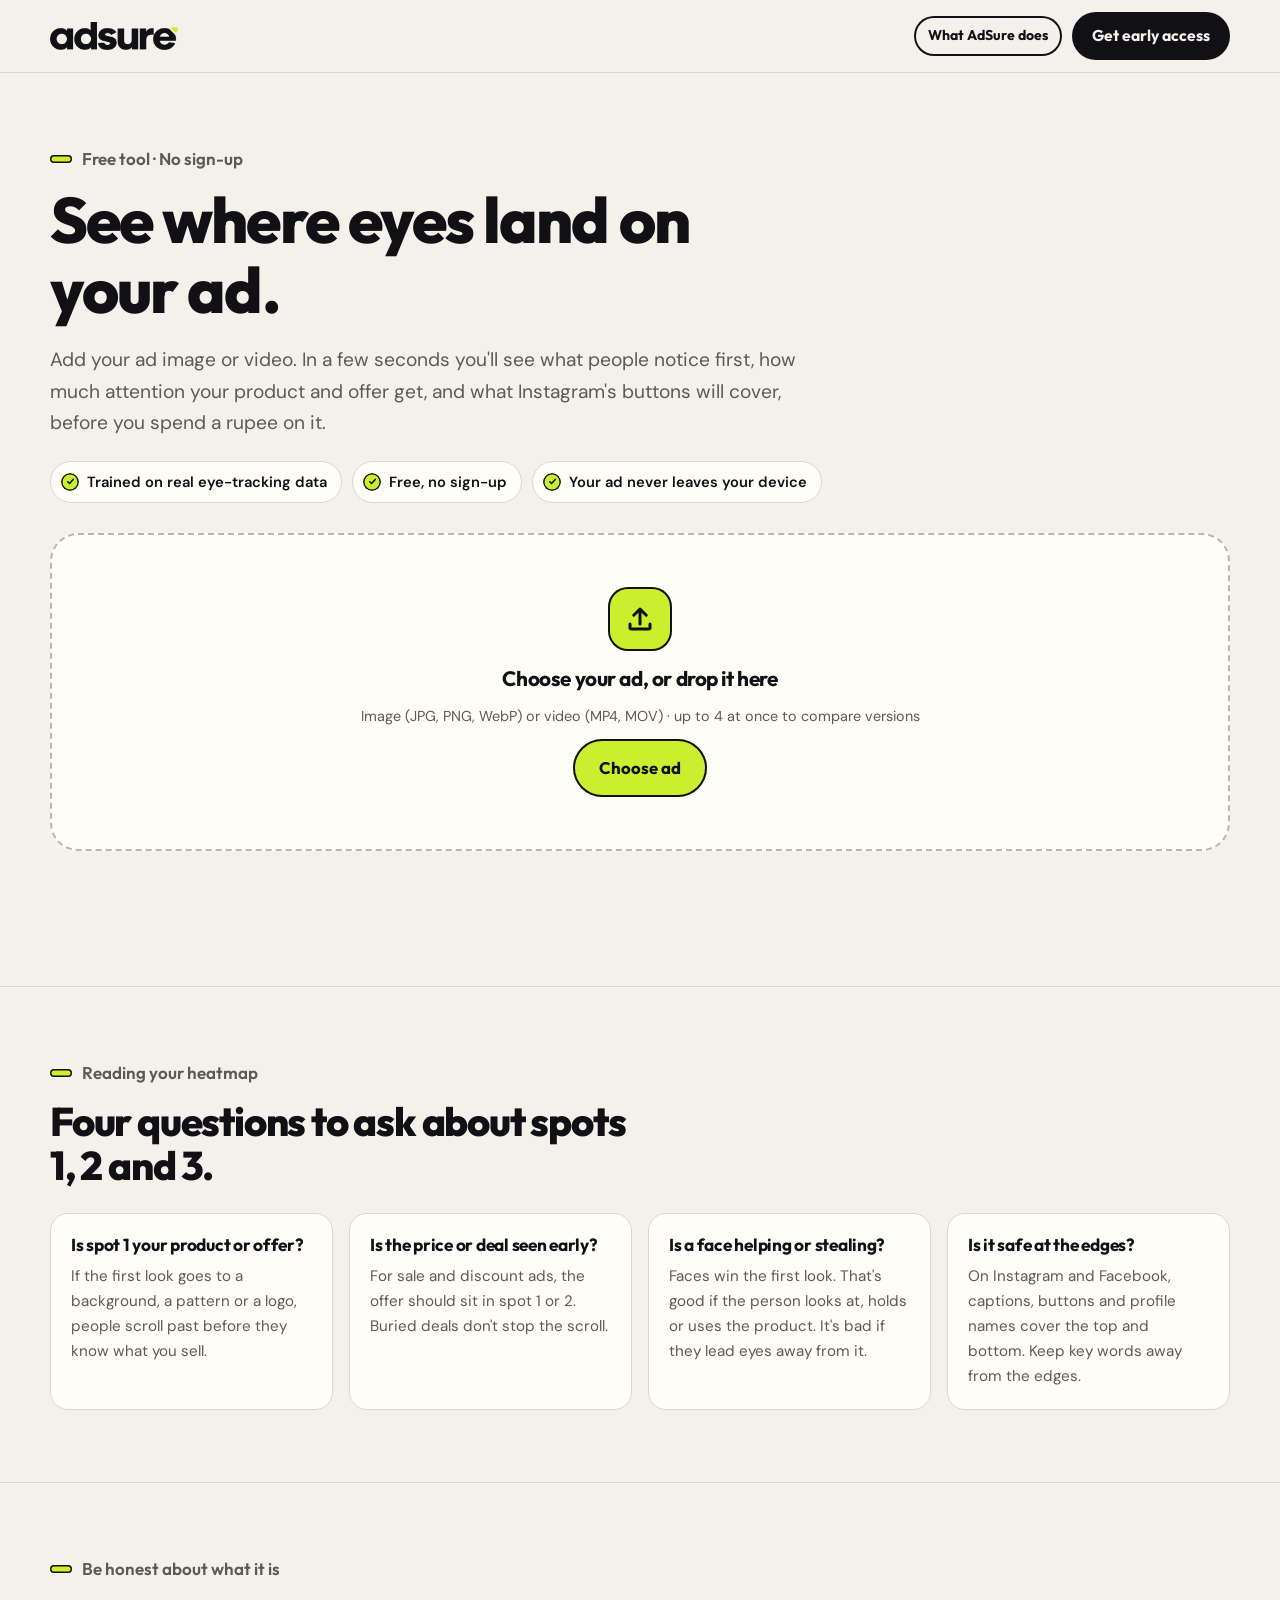
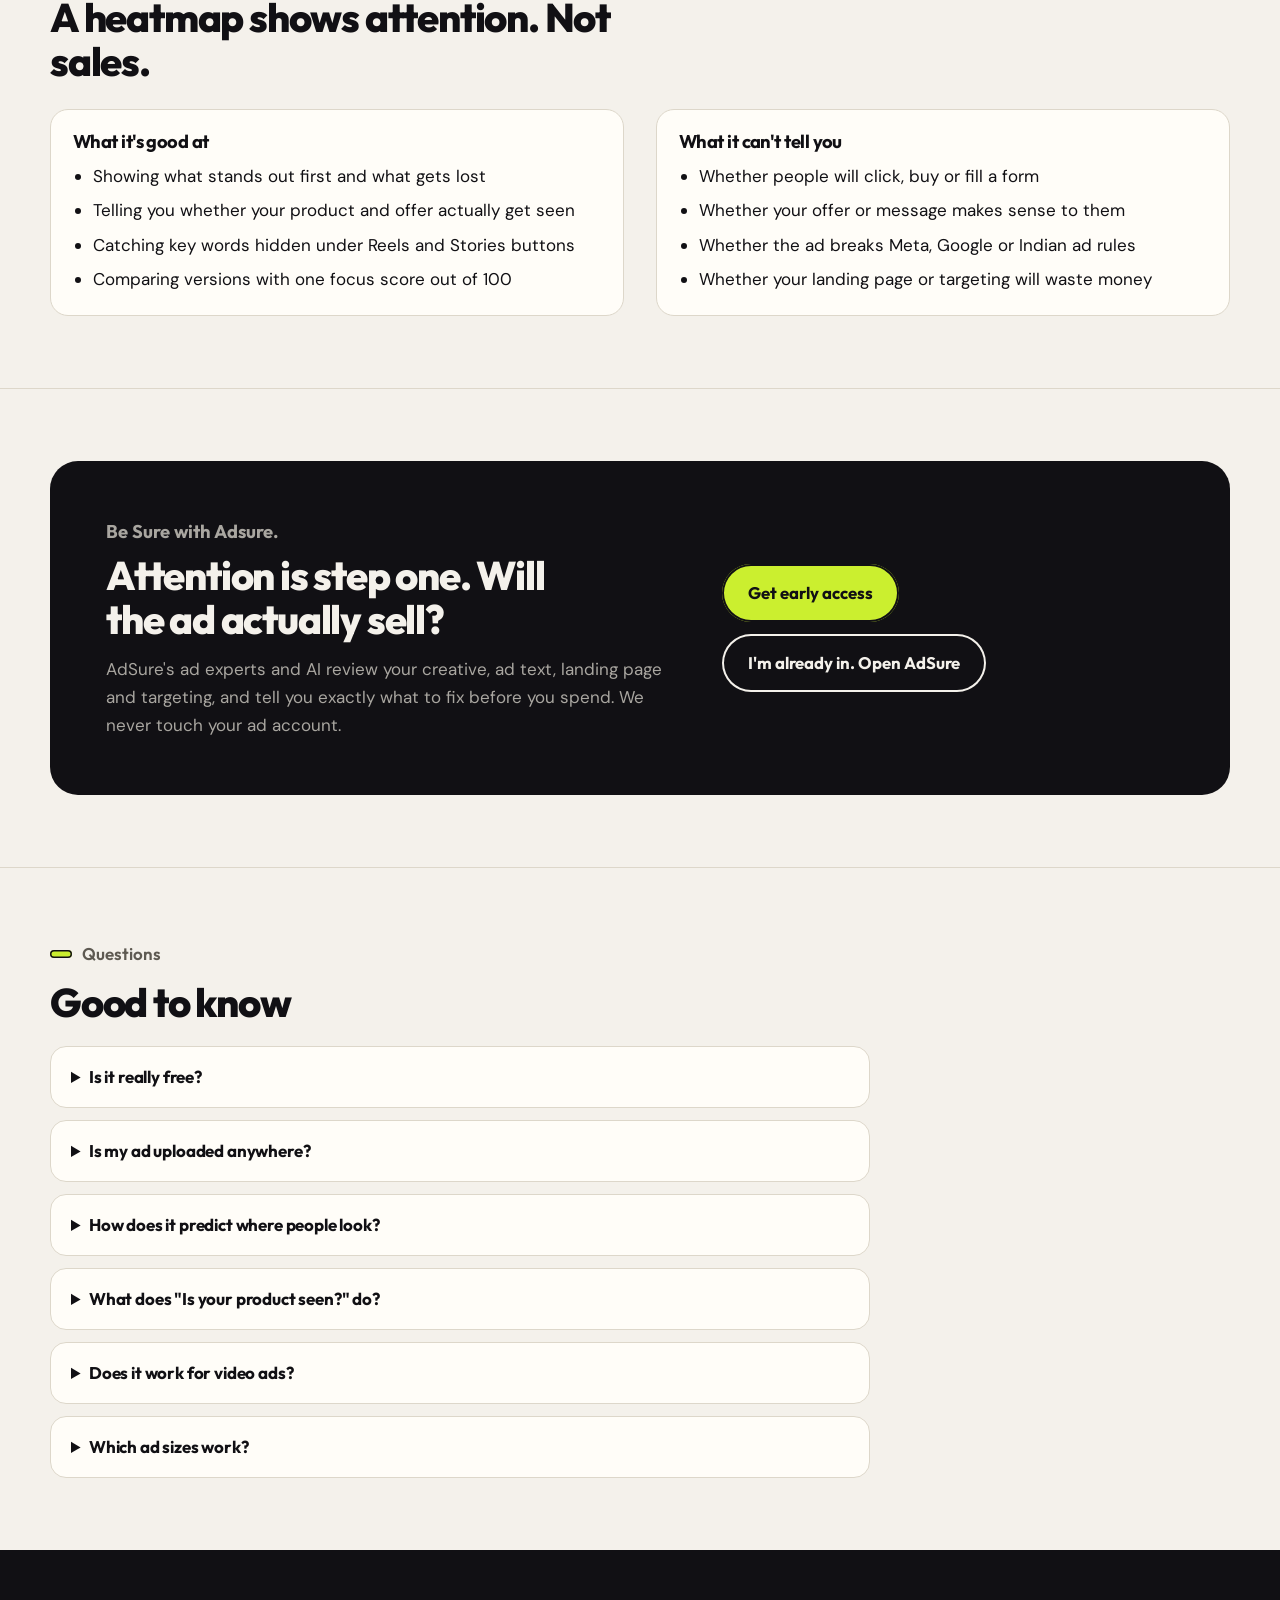
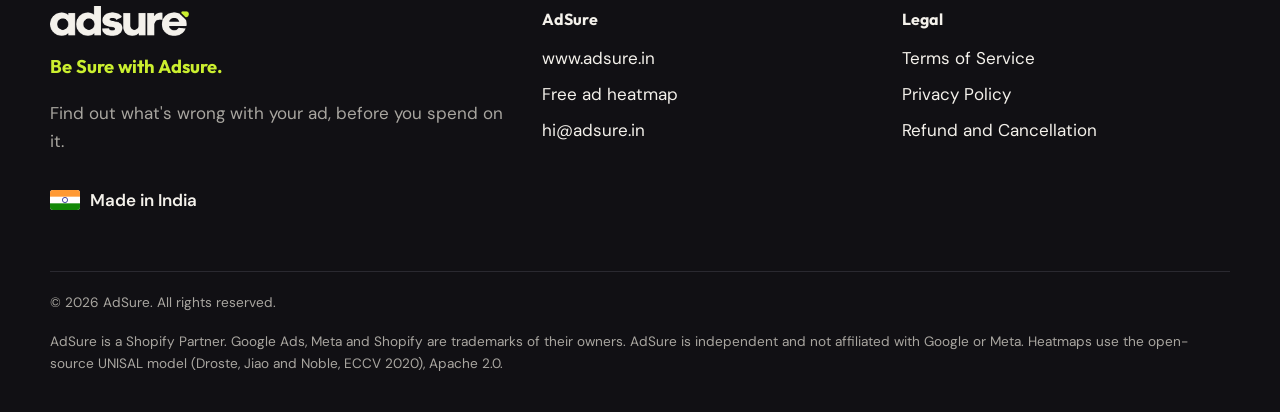
==== heatmap.html @ c4c70f6c "Heatmap: trained eye-tracking model, product attention, safe zones, video seconds - Where people loo" ====
<!doctype html>
<html lang="en-IN">
<head>
<meta charset="utf-8">
<meta name="viewport" content="width=device-width, initial-scale=1, viewport-fit=cover">
<title>Free Ad Attention Heatmap: See What People Notice First | AdSure</title>
<meta name="description" content="Free, no sign-up. Add your Meta or Google ad image or video and see where eyes land first, what gets skipped, and what to change. Your ad never leaves your device.">
<meta name="robots" content="index, follow, max-image-preview:large">
<link rel="canonical" href="https://www.adsure.in/heatmap">
<meta name="theme-color" content="#F4F1EB">
<meta property="og:type" content="website">
<meta property="og:site_name" content="AdSure">
<meta property="og:locale" content="en_IN">
<meta property="og:url" content="https://www.adsure.in/heatmap">
<meta property="og:title" content="Free Ad Attention Heatmap | AdSure">
<meta property="og:description" content="See where eyes land first on your ad, before you spend on it. Free, no sign-up, and your ad never leaves your device.">
<meta property="og:image" content="https://www.adsure.in/assets/og-image.png">
<meta name="twitter:card" content="summary_large_image">
<meta name="twitter:title" content="Free Ad Attention Heatmap | AdSure">
<meta name="twitter:description" content="See where eyes land first on your ad, before you spend on it. Free, no sign-up.">
<meta name="twitter:image" content="https://www.adsure.in/assets/og-image.png">
<link rel="icon" href="/assets/favicon.png" type="image/png">
<link rel="apple-touch-icon" href="/assets/apple-touch-icon.png">
<link rel="preconnect" href="https://fonts.googleapis.com">
<link rel="preconnect" href="https://fonts.gstatic.com" crossorigin>
<link href="https://fonts.googleapis.com/css2?family=Outfit:wght@500;600;700;800&family=DM+Sans:opsz,wght@9..40,400;9..40,500;9..40,600;9..40,700&display=swap" rel="stylesheet">
<link rel="stylesheet" href="/assets/legal.css">
<script type="application/ld+json">
[
 {
  "@context": "https://schema.org",
  "@type": "WebApplication",
  "name": "AdSure Ad Attention Heatmap",
  "url": "https://www.adsure.in/heatmap",
  "applicationCategory": "BusinessApplication",
  "operatingSystem": "Web",
  "isAccessibleForFree": true,
  "offers": { "@type": "Offer", "price": "0", "priceCurrency": "INR" },
  "description": "See where people look first on your ad image or video. Free, no sign-up, runs in your browser.",
  "publisher": { "@type": "Organization", "name": "AdSure", "url": "https://www.adsure.in/" }
 },
 {
  "@context": "https://schema.org",
  "@type": "FAQPage",
  "mainEntity": [
   { "@type": "Question", "name": "Is the ad heatmap really free?", "acceptedAnswer": { "@type": "Answer", "text": "Yes. No sign-up, no limit on how many ads you check." } },
   { "@type": "Question", "name": "Is my ad uploaded anywhere?", "acceptedAnswer": { "@type": "Answer", "text": "No. The heatmap is worked out inside your browser. Your image or video never leaves your phone or computer, and AdSure never sees it." } },
   { "@type": "Question", "name": "How accurate is an attention heatmap?", "acceptedAnswer": { "@type": "Answer", "text": "It uses a model trained on real eye-tracking studies, so it is good at showing what stands out first and what gets lost. It is a prediction, not a new eye-tracking study of your ad, and it cannot tell you whether people will click or buy." } },
   { "@type": "Question", "name": "Does it work for video ads?", "acceptedAnswer": { "@type": "Answer", "text": "Yes. It checks the opening frame and one frame for each of the first 3 seconds." } }
  ]
 }
]
</script>
<style>
  .btn-lime{background:var(--lime);color:var(--ink);box-shadow:inset 0 0 0 2px var(--ink)}
  .btn-lime:hover{background:#d8f55c}
  .btn-ghost{background:transparent;color:var(--ink);box-shadow:inset 0 0 0 2px var(--ink)}
  .btn-ghost:hover{background:rgba(17,16,20,.06)}
  .btn-big{padding:15px 26px;font-size:1.05rem}
  .btn-sm{padding:8px 14px;font-size:.88rem}
  .on-ink .btn-ghost{color:var(--cream);box-shadow:inset 0 0 0 2px var(--cream)}
  .on-ink .btn-ghost:hover{background:rgba(255,255,255,.08)}
  button.btn{border:0;cursor:pointer}

  .tool{padding:clamp(36px,6vw,72px) 0 clamp(40px,6vw,72px)}
  .tool h1{font-size:clamp(2.3rem,5.4vw,4rem);font-weight:800;max-width:17ch}
  .lede{font-size:clamp(1.05rem,1.6vw,1.2rem);color:var(--muted);max-width:60ch;margin:18px 0 0}
  .pills{display:flex;flex-wrap:wrap;gap:10px;margin:22px 0 0;padding:0;list-style:none}
  .pills li{display:flex;align-items:center;gap:8px;background:var(--paper);border:1px solid var(--line);border-radius:999px;padding:8px 14px 8px 10px;font-weight:600;font-size:.92rem}
  .pills li::before{content:"";width:18px;height:18px;border-radius:50%;background:var(--lime) url("data:image/svg+xml,%3Csvg xmlns='http://www.w3.org/2000/svg' viewBox='0 0 24 24' fill='none' stroke='%23111014' stroke-width='3.4' stroke-linecap='round' stroke-linejoin='round'%3E%3Cpath d='M6 12.5l4 4 8-9'/%3E%3C/svg%3E") center/11px no-repeat;box-shadow:inset 0 0 0 1.5px var(--ink)}

  .drop{margin-top:30px;display:grid;place-items:center;text-align:center;gap:10px;background:var(--paper);border:2px dashed #BDB6A6;border-radius:var(--r-lg,28px);padding:clamp(28px,5vw,52px) 20px;cursor:pointer;transition:border-color .15s,background .15s}
  .drop:hover,.drop.over{border-color:var(--ink);background:#fff}
  .drop:focus-within{outline:3px solid var(--ink);outline-offset:3px}
  .drop b{font-family:var(--head);font-size:1.3rem;letter-spacing:-.02em}
  .drop .small{color:var(--muted);font-size:.9rem}
  .drop input{position:absolute;width:1px;height:1px;opacity:0;pointer-events:none}
  .drop-ic{width:64px;height:64px;border-radius:20px;background:var(--lime);display:grid;place-items:center;box-shadow:inset 0 0 0 2px var(--ink)}
  .status{margin-top:14px;font-weight:600;min-height:1.6em}
  .status.err{color:#B3261E}

  .results{display:grid;gap:22px;margin-top:22px}
  .res{display:grid;grid-template-columns:minmax(0,1.05fr) minmax(0,1fr);gap:clamp(18px,3vw,34px);background:var(--paper);border:1px solid var(--line);border-radius:var(--r-lg,28px);padding:clamp(16px,2.6vw,26px)}
  .res-media{background:var(--ink);border-radius:18px;overflow:hidden;display:grid;place-items:center;align-self:start}
  .res-media canvas{display:block;width:100%;height:auto;max-height:640px;object-fit:contain}
  .res-name{font-size:.86rem;color:var(--muted);margin:0 0 10px;overflow:hidden;text-overflow:ellipsis;white-space:nowrap}
  .seg{display:inline-flex;background:var(--cream);border:1px solid var(--line);border-radius:999px;padding:4px;gap:2px}
  .seg button{border:0;background:transparent;border-radius:999px;padding:7px 14px;font:600 .88rem var(--body);color:var(--muted);cursor:pointer}
  .seg button[aria-pressed="true"]{background:var(--ink);color:var(--cream)}
  .verdict{display:inline-flex;align-items:center;gap:8px;margin-top:16px;border-radius:999px;padding:7px 14px 7px 10px;font-family:var(--head);font-weight:800;font-size:1.05rem;letter-spacing:-.01em}
  .verdict::before{content:"";width:12px;height:12px;border-radius:50%;background:currentColor}
  .verdict.good{background:var(--lime);color:var(--ink)}
  .verdict.good::before{background:var(--ink)}
  .verdict.mid{background:#FFE9B8;color:#7A4B00}
  .verdict.bad{background:#FBE3DF;color:#A3281C}
  .res-line{margin:12px 0 0;font-size:1.02rem}
  .res h3{font-size:1.05rem;margin:20px 0 8px}
  .spots{list-style:none;margin:0;padding:0;display:grid;gap:8px}
  .spots li{display:grid;grid-template-columns:28px 1fr auto;gap:10px;align-items:center;background:var(--cream);border-radius:12px;padding:9px 12px;font-size:.95rem}
  .spots i{font-style:normal;width:26px;height:26px;border-radius:50%;background:var(--lime);box-shadow:inset 0 0 0 2px var(--ink);display:grid;place-items:center;font:800 .8rem var(--head)}
  .spots small{color:var(--muted);font-weight:600}
  .tips{margin:0;padding-left:20px;display:grid;gap:6px;font-size:.96rem}
  .res-actions{display:flex;gap:10px;flex-wrap:wrap;margin-top:20px}
  .compare{background:var(--ink);color:var(--cream);border-radius:var(--r-lg,28px);padding:clamp(18px,3vw,28px)}
  .compare h2{font-size:1.4rem}
  .compare p{color:var(--muted-on-ink);margin:8px 0 0}
  .compare b{color:var(--lime)}

  .sec{padding:clamp(40px,6vw,72px) 0;border-top:1px solid var(--line)}
  .sec h2{font-size:clamp(1.7rem,3.2vw,2.5rem);font-weight:800;max-width:22ch}
  .qgrid{display:grid;grid-template-columns:repeat(auto-fit,minmax(220px,1fr));gap:16px;margin-top:26px}
  .q{background:var(--paper);border:1px solid var(--line);border-radius:18px;padding:20px}
  .q b{font-family:var(--head);font-size:1.08rem;letter-spacing:-.015em;display:block;line-height:1.25}
  .q p{margin:8px 0 0;color:var(--muted);font-size:.95rem}
  .two{display:grid;grid-template-columns:1fr 1fr;gap:clamp(18px,3vw,32px);margin-top:26px}
  .box{background:var(--paper);border:1px solid var(--line);border-radius:18px;padding:22px}
  .box h3{font-size:1.15rem;margin-bottom:10px}
  .box ul{margin:0;padding-left:20px;display:grid;gap:6px}
  .cta{background:var(--ink);color:var(--cream);border-radius:var(--r-lg,28px);padding:clamp(28px,5vw,56px);display:grid;grid-template-columns:1.3fr 1fr;gap:28px;align-items:center}
  .cta h2{color:var(--cream);max-width:18ch}
  .cta p{color:var(--muted-on-ink);margin:14px 0 0;max-width:52ch}
  .cta .btns{display:flex;flex-direction:column;gap:12px;align-items:flex-start}
  .cta .tagline{margin:0 0 6px}
  .faq{margin-top:22px;display:grid;gap:12px;max-width:820px}
  .faq details{background:var(--paper);border:1px solid var(--line);border-radius:16px;padding:16px 20px}
  .faq summary{cursor:pointer;font-family:var(--head);font-weight:700;font-size:1.06rem;letter-spacing:-.01em}
  .faq p{margin:10px 0 0;color:var(--muted)}
  .nav-in .nav-r{display:flex;gap:10px;align-items:center}
  .muted{color:var(--muted)}
  .small{font-size:.88rem}
  .head-row{display:flex;align-items:center;gap:14px}
  .head-row .verdict{margin-top:0}
  .sc{position:relative;width:64px;height:64px;flex:none;display:grid;place-items:center}
  .sc svg{position:absolute;inset:0;width:100%;height:100%}
  .sc b{font-family:var(--head);font-weight:800;font-size:1.25rem;letter-spacing:-.03em;color:var(--ink)}
  .sc.good{color:#8DB31A}.sc.mid{color:#E2A23B}.sc.bad{color:#D9483B}
  .res .seg{margin-top:14px}
  .res-left{display:grid;gap:14px;align-self:start}
  .strip{display:flex;gap:8px;overflow-x:auto;padding-bottom:4px}
  .strip button{border:0;background:var(--cream);border-radius:12px;padding:6px;display:grid;gap:4px;cursor:pointer;box-shadow:inset 0 0 0 1.5px var(--line);flex:none}
  .strip button[aria-pressed="true"]{box-shadow:inset 0 0 0 2.5px var(--ink)}
  .strip canvas{display:block;width:auto;height:90px;border-radius:8px}
  .strip small{font-weight:700;font-size:.78rem}
  .marks{list-style:none;margin:0 0 10px;padding:0;display:grid;gap:8px}
  .marks li{display:grid;grid-template-columns:minmax(90px,auto) 1fr auto auto;gap:10px;align-items:center;background:var(--cream);border-radius:12px;padding:8px 10px;font-size:.92rem}
  .marks .bar{height:8px;border-radius:8px;background:#E7E2D6;overflow:hidden}
  .marks .bar span{display:block;height:100%;background:var(--ink);border-radius:8px}
  .marks .x{border:0;background:transparent;font-size:1.2rem;line-height:1;cursor:pointer;color:var(--muted);padding:0 4px}
  .mark-btns{display:flex;flex-wrap:wrap;gap:6px}
  .mark-btns button{border:0;border-radius:999px;padding:6px 11px;font:600 .82rem var(--body);background:var(--paper);box-shadow:inset 0 0 0 1.5px var(--line);cursor:pointer;color:var(--ink)}
  .mark-btns button:hover{box-shadow:inset 0 0 0 1.5px var(--ink)}
  .mark-btns button[aria-pressed="true"]{background:var(--lime);box-shadow:inset 0 0 0 2px var(--ink)}
  .mark-hint{margin:8px 0 0;font-weight:700;color:var(--ink);background:var(--lime-soft);border-radius:10px;padding:8px 12px}
  .chk{display:flex;gap:8px;align-items:flex-start;margin-top:14px;font-size:.92rem;font-weight:600;cursor:pointer}
  .chk input{margin-top:4px;accent-color:#111014}
  .phones{display:grid;grid-template-columns:1fr 1fr;gap:12px}
  .phones figure{margin:0;display:grid;gap:6px;justify-items:center}
  .phones figcaption{font-size:.8rem;color:var(--muted);text-align:center}
  .phone{width:100%;max-width:220px;background:#fff;border-radius:22px;padding:10px 0 12px;box-shadow:0 0 0 6px var(--ink),0 18px 40px -18px rgba(17,16,20,.5);overflow:hidden}
  .ph-top{display:flex;align-items:center;gap:6px;padding:0 10px 8px;font-size:.66rem}
  .ph-top .av{width:18px;height:18px;border-radius:50%;background:#ddd}
  .ph-top small{color:#888;margin-left:auto}
  .ph-ad img{display:block;width:100%;height:auto}
  .ph-cta{display:flex;justify-content:space-between;padding:7px 10px;background:#F2F2F2;font-size:.68rem;font-weight:700}
  .ph-cap{height:8px;margin:8px 10px 0;border-radius:4px;background:#EEE}
  .phone.glance .ph-ad img{filter:blur(3px) saturate(.9);transform:scale(1.02)}
  @media (max-width:860px){.res,.cta,.two{grid-template-columns:1fr}.nav-in .btn-ghost{display:none}}
  @media print{.drop,.res-actions,.seg,.cta,.sec{display:none}}
</style>
</head>
<body>

<header class="nav">
  <div class="wrap nav-in">
    <a class="nav-logo" href="/" aria-label="AdSure home"><img src="/assets/logo-dark.png" alt="AdSure" width="440" height="96"></a>
    <div class="nav-r">
      <a class="btn btn-ghost btn-sm" href="/">What AdSure does</a>
      <a class="btn" href="/#join">Get early access</a>
    </div>
  </div>
</header>

<main>
  <section class="tool">
    <div class="wrap">
      <p class="kicker">Free tool · No sign-up</p>
      <h1>See where eyes land on your ad.</h1>
      <p class="lede">Add your ad image or video. In a few seconds you'll see what people notice first, how much attention your product and offer get, and what Instagram's buttons will cover, before you spend a rupee on it.</p>
      <ul class="pills" aria-label="About this tool">
        <li>Trained on real eye-tracking data</li>
        <li>Free, no sign-up</li>
        <li>Your ad never leaves your device</li>
      </ul>

      <label class="drop" id="drop">
        <input type="file" id="file" accept="image/jpeg,image/png,image/webp,video/mp4,video/quicktime,video/webm" multiple>
        <span class="drop-ic" aria-hidden="true"><svg width="30" height="30" viewBox="0 0 24 24" fill="none" stroke="#111014" stroke-width="2.4" stroke-linecap="round" stroke-linejoin="round"><path d="M12 16V4M7 9l5-5 5 5"/><path d="M4 16v3a1 1 0 0 0 1 1h14a1 1 0 0 0 1-1v-3"/></svg></span>
        <b>Choose your ad, or drop it here</b>
        <span class="small">Image (JPG, PNG, WebP) or video (MP4, MOV) · up to 4 at once to compare versions</span>
        <span class="btn btn-lime btn-big" aria-hidden="true">Choose ad</span>
      </label>
      <p class="status" id="status" role="status" aria-live="polite"></p>
      <div class="results" id="results"></div>
    </div>
  </section>

  <section class="sec">
    <div class="wrap">
      <p class="kicker">Reading your heatmap</p>
      <h2>Four questions to ask about spots 1, 2 and 3.</h2>
      <div class="qgrid">
        <div class="q"><b>Is spot 1 your product or offer?</b><p>If the first look goes to a background, a pattern or a logo, people scroll past before they know what you sell.</p></div>
        <div class="q"><b>Is the price or deal seen early?</b><p>For sale and discount ads, the offer should sit in spot 1 or 2. Buried deals don't stop the scroll.</p></div>
        <div class="q"><b>Is a face helping or stealing?</b><p>Faces win the first look. That's good if the person looks at, holds or uses the product. It's bad if they lead eyes away from it.</p></div>
        <div class="q"><b>Is it safe at the edges?</b><p>On Instagram and Facebook, captions, buttons and profile names cover the top and bottom. Keep key words away from the edges.</p></div>
      </div>
    </div>
  </section>

  <section class="sec">
    <div class="wrap">
      <p class="kicker">Be honest about what it is</p>
      <h2>A heatmap shows attention. Not sales.</h2>
      <div class="two">
        <div class="box"><h3>What it's good at</h3><ul><li>Showing what stands out first and what gets lost</li><li>Telling you whether your product and offer actually get seen</li><li>Catching key words hidden under Reels and Stories buttons</li><li>Comparing versions with one focus score out of 100</li></ul></div>
        <div class="box"><h3>What it can't tell you</h3><ul><li>Whether people will click, buy or fill a form</li><li>Whether your offer or message makes sense to them</li><li>Whether the ad breaks Meta, Google or Indian ad rules</li><li>Whether your landing page or targeting will waste money</li></ul></div>
      </div>
    </div>
  </section>

  <section class="sec">
    <div class="wrap">
      <div class="cta on-ink">
        <div>
          <p class="tagline">Be Sure with Adsure.</p>
          <h2>Attention is step one. Will the ad actually sell?</h2>
          <p>AdSure's ad experts and AI review your creative, ad text, landing page and targeting, and tell you exactly what to fix before you spend. We never touch your ad account.</p>
        </div>
        <div class="btns">
          <a class="btn btn-lime btn-big" href="/#join">Get early access</a>
          <a class="btn btn-ghost btn-big" href="https://app.adsure.in">I'm already in. Open AdSure</a>
        </div>
      </div>
    </div>
  </section>

  <section class="sec">
    <div class="wrap">
      <p class="kicker">Questions</p>
      <h2>Good to know</h2>
      <div class="faq">
        <details><summary>Is it really free?</summary><p>Yes. No sign-up, no limit on how many ads you check.</p></details>
        <details><summary>Is my ad uploaded anywhere?</summary><p>No. The heatmap is worked out inside your browser. Your image or video never leaves your phone or computer, and AdSure never sees it. Close the tab and it's gone.</p></details>
        <details><summary>How does it predict where people look?</summary><p>It uses a model trained on real eye-tracking studies, where cameras recorded exactly where people looked at over a thousand images. The model learned what pulls the eye: faces, text, contrast and position. On slow connections we use a lighter, instant model instead, and the result says which one was used. It's a prediction, not a new eye-tracking study of your ad.</p></details>
        <details><summary>What does "Is your product seen?" do?</summary><p>Draw a box around your product, offer, logo or button. We show what share of attention each one gets and the order people see them in, so you know whether the thing you're paying to show actually gets noticed.</p></details>
        <details><summary>Does it work for video ads?</summary><p>Yes. It checks the opening frame, the one people see while they scroll, and one frame for each of the first 3 seconds, where most people decide to stay or scroll on.</p></details>
        <details><summary>Which ad sizes work?</summary><p>Any. Square (1:1), portrait (4:5), stories and reels (9:16) and landscape all work.</p></details>
      </div>
    </div>
  </section>
</main>

<footer>
  <div class="wrap">
    <div class="foot-grid">
      <div>
        <img src="/assets/logo-light.png" alt="AdSure" width="440" height="96" loading="lazy" decoding="async">
        <p class="tagline">Be Sure with Adsure.</p>
        <p>Find out what's wrong with your ad, before you spend on it.</p>
        <p class="made">
          <svg viewBox="0 0 30 20" aria-hidden="true"><rect width="30" height="20" fill="#fff"/><rect width="30" height="6.67" fill="#FF9933"/><rect y="13.33" width="30" height="6.67" fill="#138808"/><circle cx="15" cy="10" r="2.6" fill="none" stroke="#000080" stroke-width=".7"/></svg>
          Made in India
        </p>
      </div>
      <div>
        <h4>AdSure</h4>
        <ul><li><a href="/">www.adsure.in</a></li><li><a href="/heatmap">Free ad heatmap</a></li><li><a href="mailto:hi@adsure.in">hi@adsure.in</a></li></ul>
      </div>
      <div>
        <h4>Legal</h4>
        <ul>
          <li><a href="/terms">Terms of Service</a></li>
          <li><a href="/privacy">Privacy Policy</a></li>
          <li><a href="/refund-policy">Refund and Cancellation</a></li>
        </ul>
      </div>
    </div>
    <div class="legal">
      <span>© 2026 AdSure. All rights reserved.</span>
      <span>AdSure is a Shopify Partner. Google Ads, Meta and Shopify are trademarks of their owners. AdSure is independent and not affiliated with Google or Meta. Heatmaps use the open-source UNISAL model (Droste, Jiao and Noble, ECCV 2020), Apache 2.0.</span>
    </div>
  </div>
</footer>

<script src="/assets/heatmap.js?v=20261014c"></script>
<script src="/assets/heatmap-page.js?v=20261014c"></script>
</body>
</html>
---- assets/legal.css ----
/* Shared styles for the policy pages (terms, privacy, refund-policy). Colours and fonts match index.html. */
:root{
  --cream:#F4F1EB; --paper:#FFFDF8; --ink:#111014; --ink-2:#1D1C22; --ink-3:#2A2930;
  --lime:#CBEF2F; --lime-soft:#EEF8C4; --line:#DDD7CA; --muted:#5E5A52; --muted-on-ink:#A9A6A0;
  --head:"Outfit", "Segoe UI", system-ui, -apple-system, sans-serif;
  --body:"DM Sans", "Segoe UI", system-ui, -apple-system, sans-serif;
}
*,*::before,*::after{box-sizing:border-box}
html{-webkit-text-size-adjust:100%;scroll-padding-top:90px}
body{margin:0;background:var(--cream);color:var(--ink);font-family:var(--body);font-size:17px;line-height:1.65;-webkit-font-smoothing:antialiased}
img{max-width:100%;display:block}
a{color:inherit}
:focus-visible{outline:3px solid var(--ink);outline-offset:3px;border-radius:6px}
footer :focus-visible{outline-color:var(--lime)}
.wrap{width:min(1180px,100% - 32px);margin-inline:auto}

.btn{display:inline-flex;align-items:center;justify-content:center;border-radius:999px;padding:11px 20px;font-family:var(--head);font-weight:700;font-size:.98rem;text-decoration:none;background:var(--ink);color:var(--cream);white-space:nowrap}
.btn:hover{background:var(--ink-3)}

.nav{position:sticky;top:0;z-index:10;background:rgba(244,241,235,.9);backdrop-filter:blur(14px);-webkit-backdrop-filter:blur(14px);border-bottom:1px solid var(--line)}
.nav-in{display:flex;align-items:center;justify-content:space-between;gap:16px;height:72px}
.nav-logo img{height:28px;width:auto}

.doc{display:grid;grid-template-columns:240px minmax(0,1fr);gap:clamp(28px,5vw,72px);padding:clamp(40px,6vw,80px) 0 clamp(64px,8vw,104px)}
.doc-head{grid-column:1/-1}
.kicker{font-family:var(--head);font-weight:600;color:var(--muted);display:flex;align-items:center;gap:10px;margin:0 0 12px}
.kicker::before{content:"";width:22px;height:8px;border-radius:8px;background:var(--lime);box-shadow:inset 0 0 0 1.5px var(--ink)}
h1,h2,h3{font-family:var(--head);letter-spacing:-.03em;line-height:1.1;margin:0}
h1{font-size:clamp(2.4rem,5vw,3.8rem);font-weight:800;max-width:18ch}
.updated{color:var(--muted);margin:16px 0 0}
.summary{margin-top:28px;background:var(--paper);border:1px solid var(--line);border-left:6px solid var(--lime);border-radius:18px;padding:20px 24px;max-width:72ch}
.summary b{font-family:var(--head);display:block;margin-bottom:6px}
.summary ul{margin:0;padding-left:20px}

.toc{position:sticky;top:96px;align-self:start;font-size:.93rem}
.toc p{font-family:var(--head);font-weight:700;margin:0 0 10px}
.toc ol{margin:0;padding-left:20px;display:grid;gap:6px;color:var(--muted)}
.toc a{text-decoration:none}
.toc a:hover{color:var(--ink);text-decoration:underline}

.body{max-width:72ch}
.body section{padding-top:8px;margin-bottom:34px}
.body h2{font-size:clamp(1.4rem,2.4vw,1.75rem);font-weight:800;margin-bottom:12px}
.body h3{font-size:1.1rem;font-weight:700;margin:18px 0 6px;letter-spacing:-.015em}
.body p{margin:0 0 12px}
.body ul{margin:0 0 12px;padding-left:22px}
.body li{margin-bottom:6px}
.body a{font-weight:600}
.body table{width:100%;border-collapse:collapse;margin:8px 0 14px;font-size:.95rem;background:var(--paper);border:1px solid var(--line);border-radius:14px;overflow:hidden}
.body th,.body td{text-align:left;vertical-align:top;padding:12px 14px;border-bottom:1px solid var(--line)}
.body th{font-family:var(--head);font-weight:700;background:var(--lime-soft)}
.body tr:last-child td{border-bottom:0}
.tbl{overflow-x:auto}
.contact-box{background:var(--ink);color:var(--cream);border-radius:18px;padding:22px 24px}
.contact-box p{color:var(--muted-on-ink);margin:0}
.contact-box a{color:var(--lime)}
.contact-box b{color:var(--cream)}

@media (max-width:860px){.doc{grid-template-columns:1fr}.toc{position:static;background:var(--paper);border:1px solid var(--line);border-radius:18px;padding:18px 20px}}

footer{background:var(--ink);color:var(--muted-on-ink);padding:56px 0 calc(36px + env(safe-area-inset-bottom,0px))}
.foot-grid{display:grid;grid-template-columns:1.4fr 1fr 1fr;gap:32px}
.foot-grid img{height:30px;width:auto;margin-bottom:16px}
footer h4{color:var(--cream);font-family:var(--head);font-size:1rem;margin:0 0 12px}
footer a{text-decoration:none;color:var(--cream)}
footer a:hover{color:var(--lime)}
footer ul{list-style:none;padding:0;margin:0;display:grid;gap:8px}
.tagline{font-family:var(--head);font-weight:700;font-size:1.15rem;color:var(--lime);margin:0 0 6px}
.made{display:inline-flex;align-items:center;gap:10px;margin-top:14px;color:var(--cream);font-weight:600}
.made svg{width:30px;height:20px;border-radius:3px}
.legal{margin-top:40px;padding-top:20px;border-top:1px solid var(--ink-3);display:flex;justify-content:space-between;gap:16px;flex-wrap:wrap;font-size:.85rem}
@media (max-width:760px){.foot-grid{grid-template-columns:1fr}}
@media print{.nav,.toc,footer{display:none}.doc{display:block}body{background:#fff}}
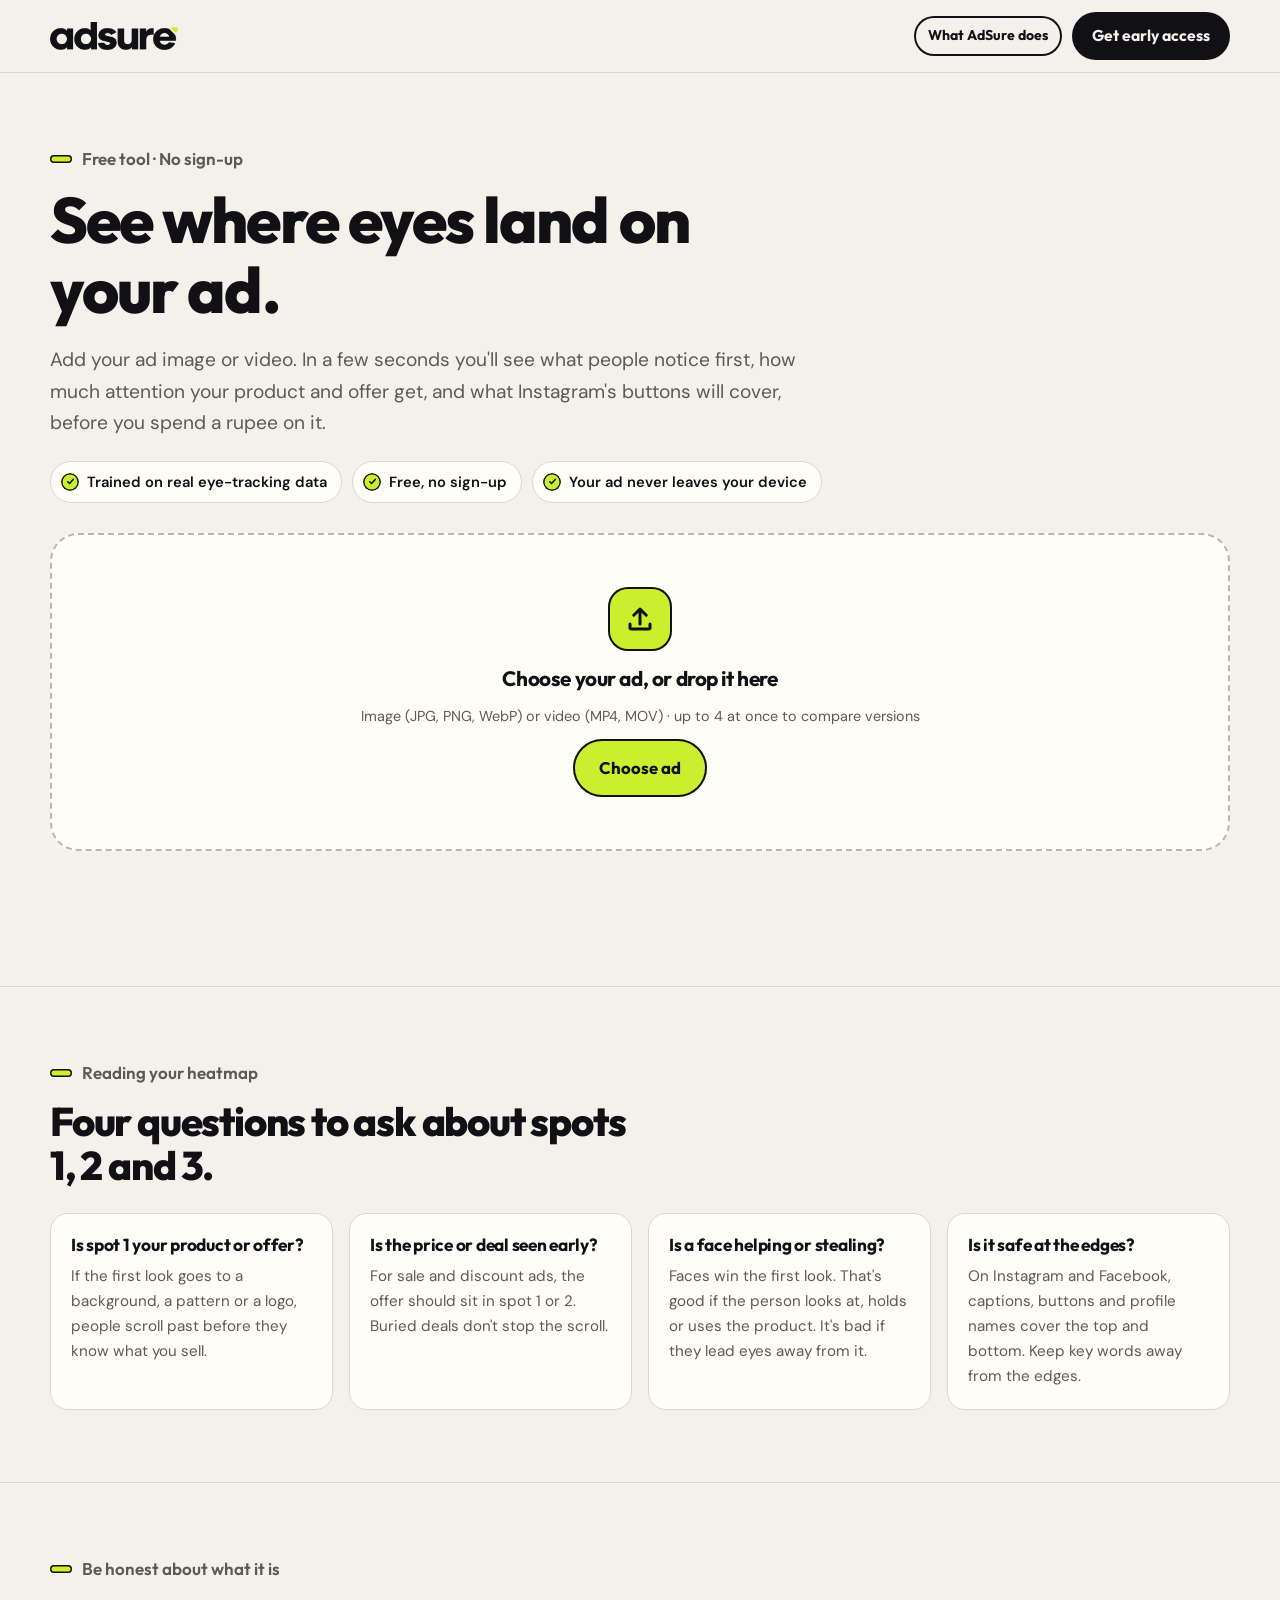
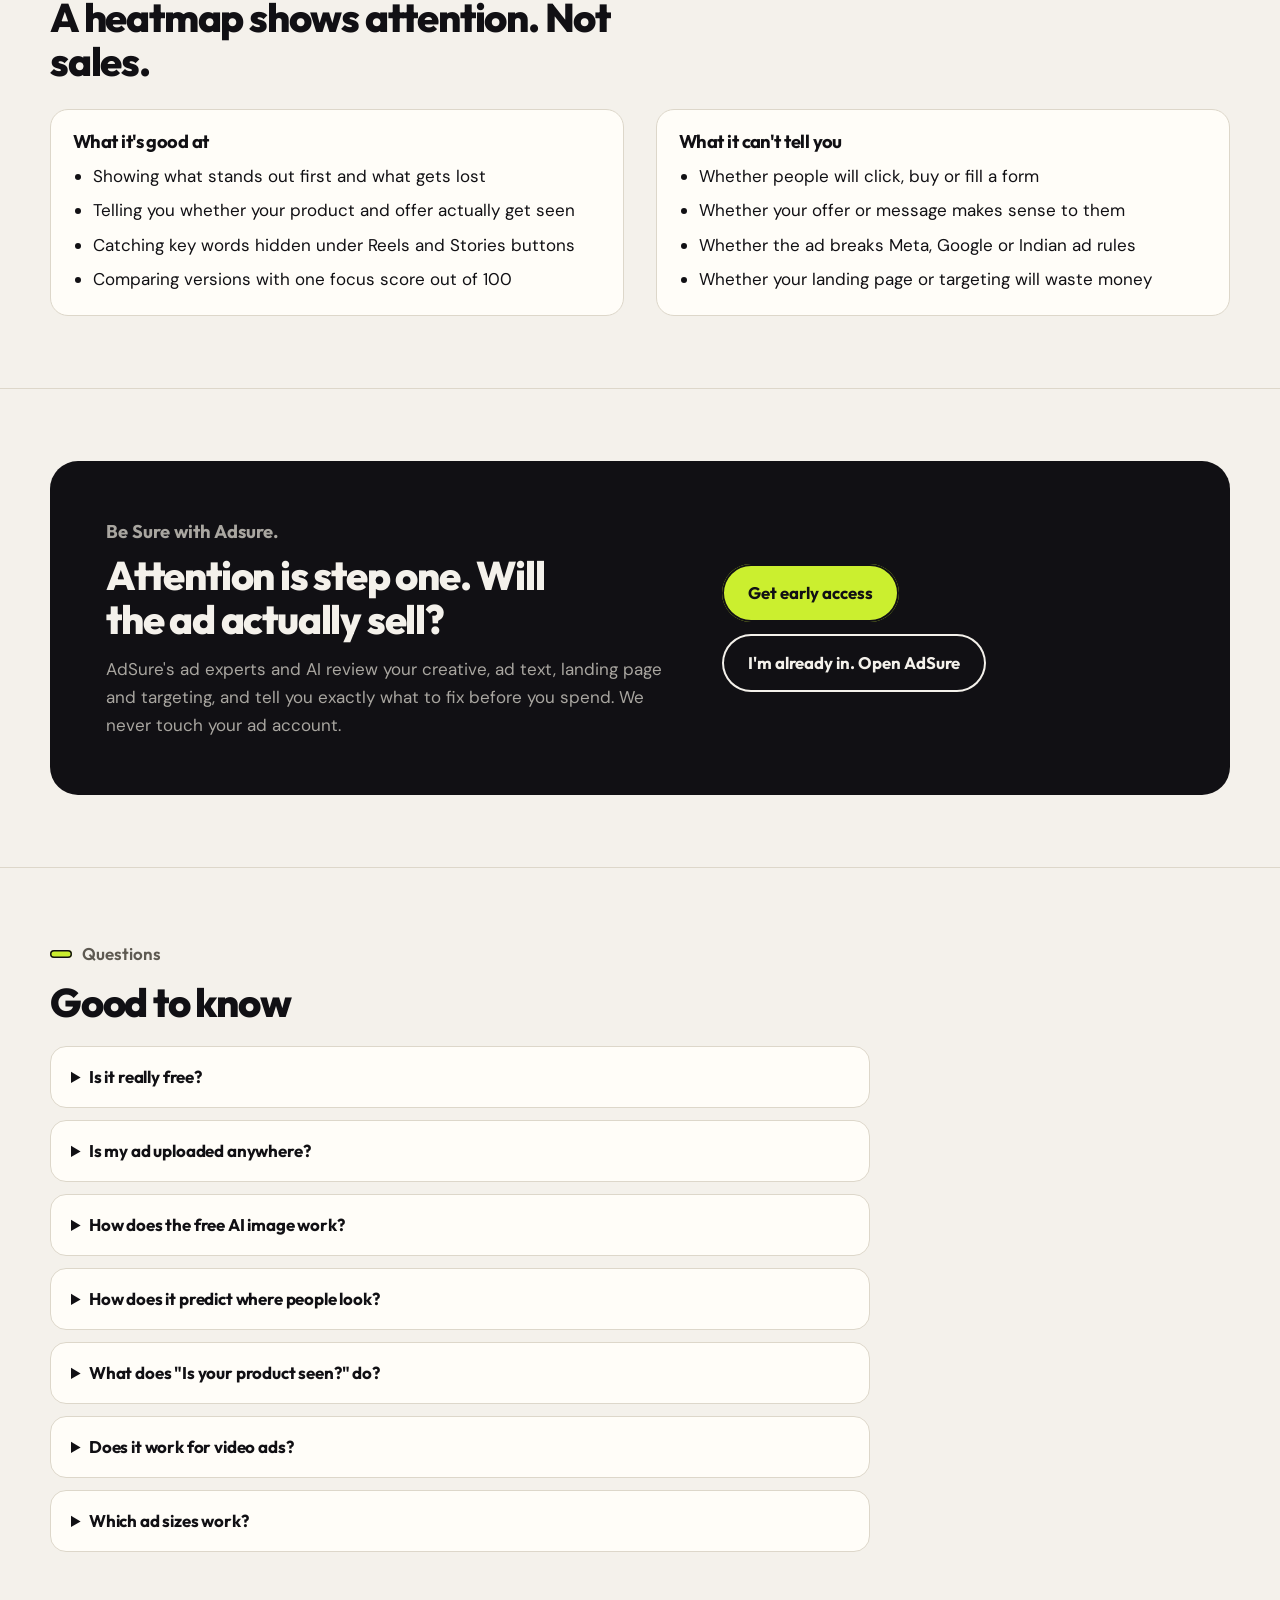
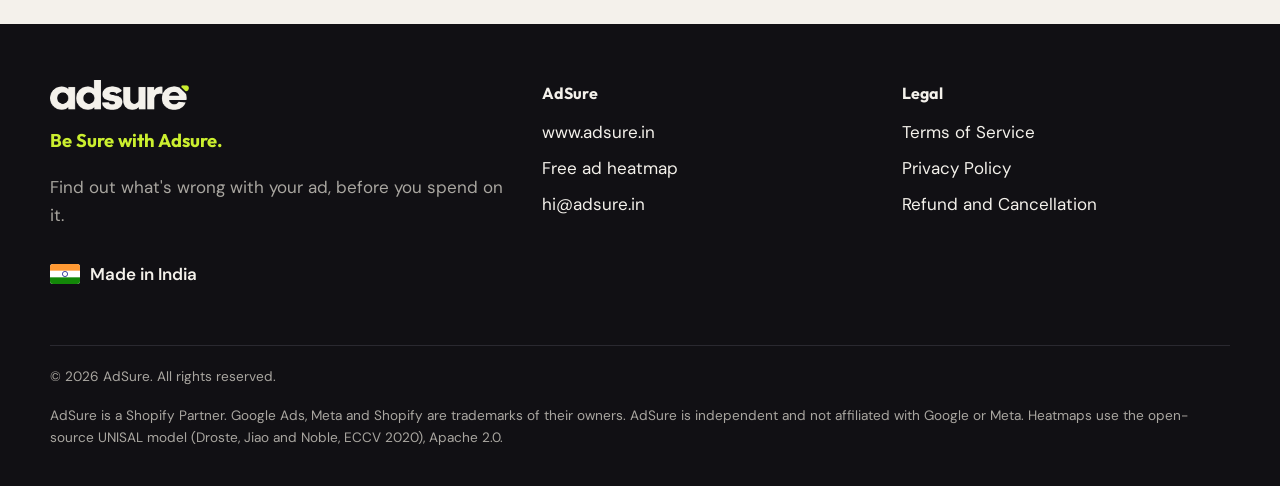
==== commit d55564d1: "Heatmap: one free AI-improved image per person (Cloudflare FLUX), with IP, browser and daily limits " ====
--- a/heatmap.html
+++ b/heatmap.html
@@ -14,11 +14,14 @@
 <meta property="og:url" content="https://www.adsure.in/heatmap">
 <meta property="og:title" content="Free Ad Attention Heatmap | AdSure">
 <meta property="og:description" content="See where eyes land first on your ad, before you spend on it. Free, no sign-up, and your ad never leaves your device.">
-<meta property="og:image" content="https://www.adsure.in/assets/og-image.png">
+<meta property="og:image" content="https://www.adsure.in/assets/og-heatmap.png?v=1">
+<meta property="og:image:width" content="1200">
+<meta property="og:image:height" content="630">
+<meta property="og:image:alt" content="AdSure free ad attention heatmap: see where eyes land first on your ad">
 <meta name="twitter:card" content="summary_large_image">
 <meta name="twitter:title" content="Free Ad Attention Heatmap | AdSure">
 <meta name="twitter:description" content="See where eyes land first on your ad, before you spend on it. Free, no sign-up.">
-<meta name="twitter:image" content="https://www.adsure.in/assets/og-image.png">
+<meta name="twitter:image" content="https://www.adsure.in/assets/og-heatmap.png?v=1">
 <link rel="icon" href="/assets/favicon.png" type="image/png">
 <link rel="apple-touch-icon" href="/assets/apple-touch-icon.png">
 <link rel="preconnect" href="https://fonts.googleapis.com">
@@ -44,7 +47,7 @@
   "@type": "FAQPage",
   "mainEntity": [
    { "@type": "Question", "name": "Is the ad heatmap really free?", "acceptedAnswer": { "@type": "Answer", "text": "Yes. No sign-up, no limit on how many ads you check." } },
-   { "@type": "Question", "name": "Is my ad uploaded anywhere?", "acceptedAnswer": { "@type": "Answer", "text": "No. The heatmap is worked out inside your browser. Your image or video never leaves your phone or computer, and AdSure never sees it." } },
+   { "@type": "Question", "name": "Is my ad uploaded anywhere?", "acceptedAnswer": { "@type": "Answer", "text": "Not for the heatmap. The heatmap is worked out inside your browser, so your image or video never leaves your phone or computer. The only exception is the optional free AI image: if you choose it, a small copy of that one ad is sent to our AI to make it, and neither image is stored." } },
    { "@type": "Question", "name": "How accurate is an attention heatmap?", "acceptedAnswer": { "@type": "Answer", "text": "It uses a model trained on real eye-tracking studies, so it is good at showing what stands out first and what gets lost. It is a prediction, not a new eye-tracking study of your ad, and it cannot tell you whether people will click or buy." } },
    { "@type": "Question", "name": "Does it work for video ads?", "acceptedAnswer": { "@type": "Answer", "text": "Yes. It checks the opening frame and one frame for each of the first 3 seconds." } }
   ]
@@ -166,6 +169,14 @@
   .phone.glance .ph-ad img{filter:blur(3px) saturate(.9);transform:scale(1.02)}
   @media (max-width:860px){.res,.cta,.two{grid-template-columns:1fr}.nav-in .btn-ghost{display:none}}
   @media print{.drop,.res-actions,.seg,.cta,.sec{display:none}}
+  .ai-free{margin-top:20px;padding:16px 18px;border-radius:18px;background:var(--lime-soft,#EEF8C4);box-shadow:inset 0 0 0 2px var(--ink)}
+  .ai-free h3{margin:0 0 6px}
+  .ai-img{display:block;width:100%;max-width:420px;height:auto;margin-top:10px;border-radius:12px;box-shadow:0 0 0 1px var(--line)}
+  .ai-err{color:#B3261E;margin:10px 0 0}
+  .ai-spin{display:inline-block;width:14px;height:14px;margin-right:8px;vertical-align:-2px;border-radius:50%;border:2px solid var(--line);border-top-color:var(--ink);animation:aispin .8s linear infinite}
+  @keyframes aispin{to{transform:rotate(360deg)}}
+  .ts-free{position:fixed;right:16px;bottom:16px;z-index:60}
+  @media print{.ai-free{display:none}}
 </style>
 </head>
 <body>
@@ -250,7 +261,8 @@
       <h2>Good to know</h2>
       <div class="faq">
         <details><summary>Is it really free?</summary><p>Yes. No sign-up, no limit on how many ads you check.</p></details>
-        <details><summary>Is my ad uploaded anywhere?</summary><p>No. The heatmap is worked out inside your browser. Your image or video never leaves your phone or computer, and AdSure never sees it. Close the tab and it's gone.</p></details>
+        <details><summary>Is my ad uploaded anywhere?</summary><p>Not for the heatmap. The heatmap is worked out inside your browser. Your image or video never leaves your phone or computer, and AdSure never sees it. Close the tab and it's gone.</p><p>The only exception is the optional free AI image. If you tap "Make my free AI image", a small copy of that one ad and our tips are sent to our AI to make it. Neither image is stored.</p></details>
+        <details><summary>How does the free AI image work?</summary><p>After your heatmap, you can get one AI-improved version of an image ad, free and without signing up. It uses a basic AI model, so check the product and any text before you use it. To keep it fair, it's one per person. For more and sharper versions made from a full review by our experts and AI, join AdSure.</p></details>
         <details><summary>How does it predict where people look?</summary><p>It uses a model trained on real eye-tracking studies, where cameras recorded exactly where people looked at over a thousand images. The model learned what pulls the eye: faces, text, contrast and position. On slow connections we use a lighter, instant model instead, and the result says which one was used. It's a prediction, not a new eye-tracking study of your ad.</p></details>
         <details><summary>What does "Is your product seen?" do?</summary><p>Draw a box around your product, offer, logo or button. We show what share of attention each one gets and the order people see them in, so you know whether the thing you're paying to show actually gets noticed.</p></details>
         <details><summary>Does it work for video ads?</summary><p>Yes. It checks the opening frame, the one people see while they scroll, and one frame for each of the first 3 seconds, where most people decide to stay or scroll on.</p></details>
@@ -292,7 +304,8 @@
   </div>
 </footer>
 
+<script src="/config.js?v=20261015a"></script>
 <script src="/assets/heatmap.js?v=20261014c"></script>
-<script src="/assets/heatmap-page.js?v=20261014c"></script>
+<script src="/assets/heatmap-page.js?v=20261015a"></script>
 </body>
 </html>
